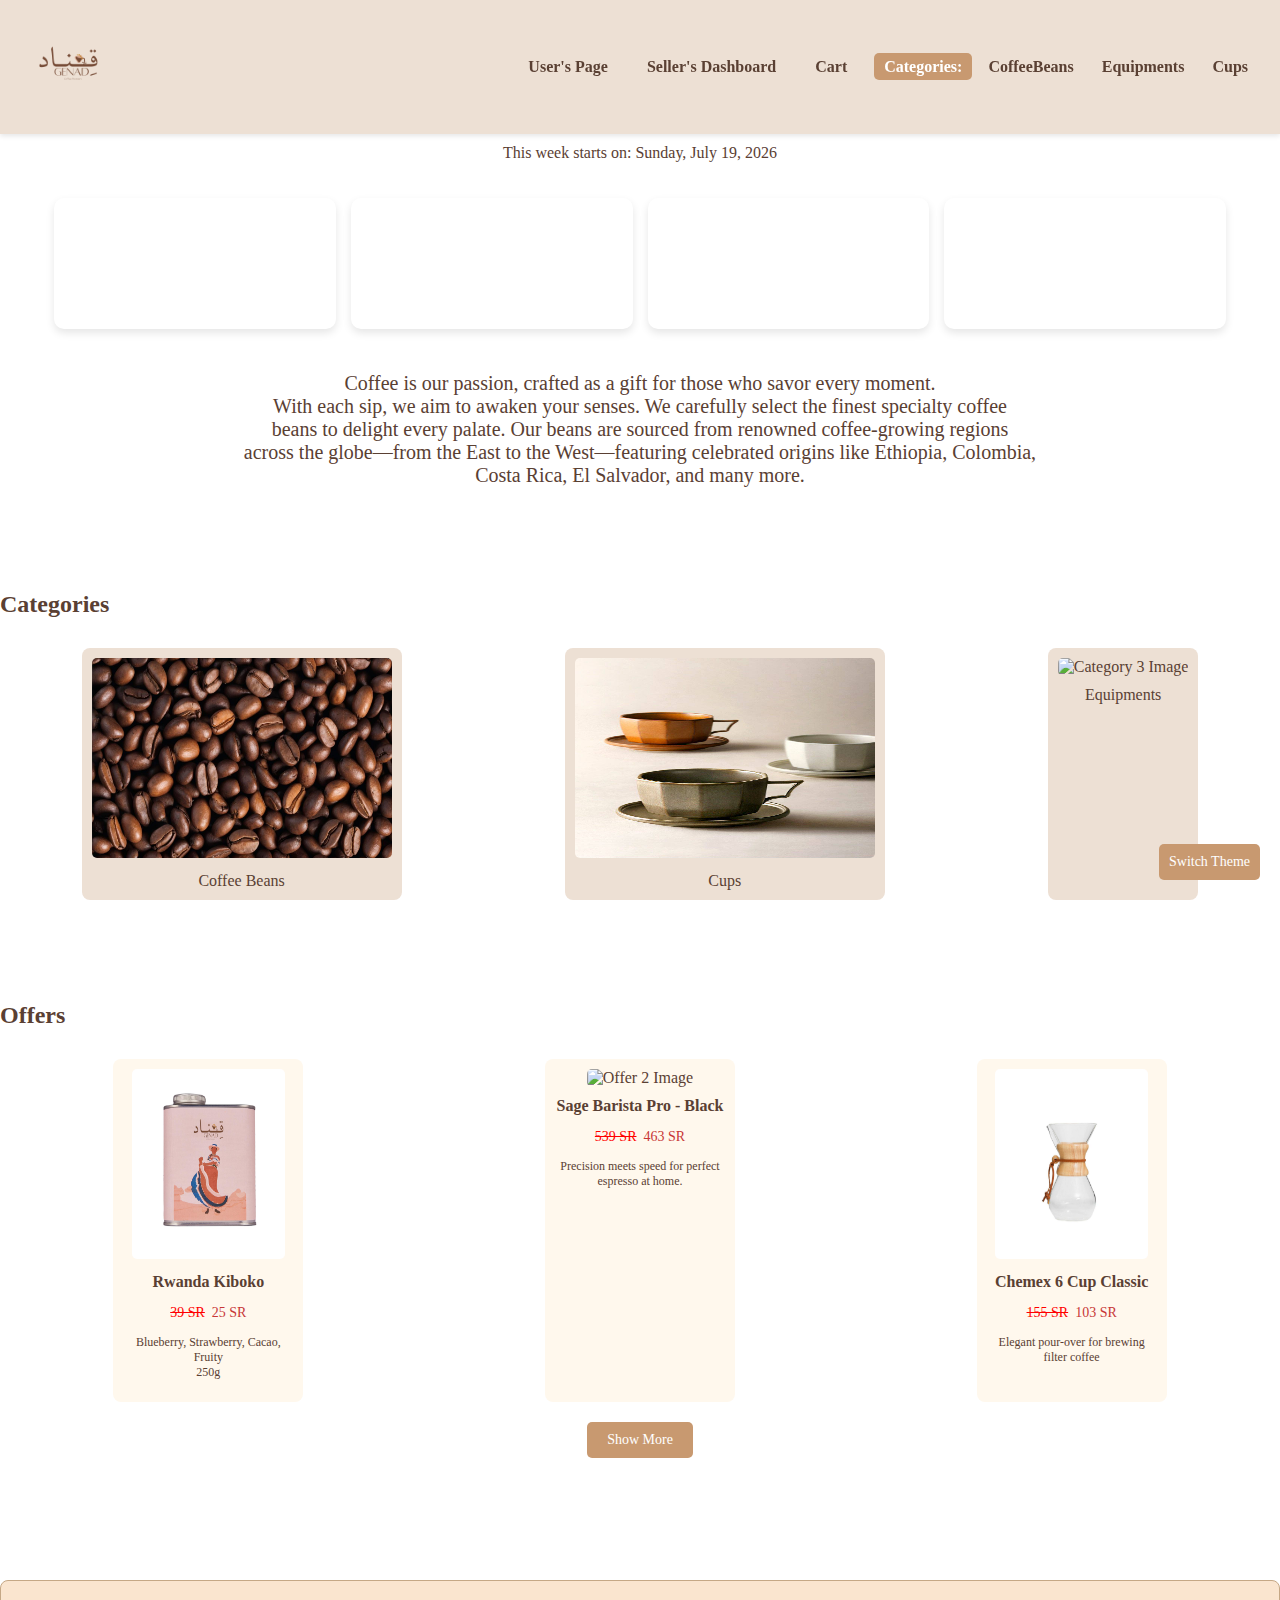
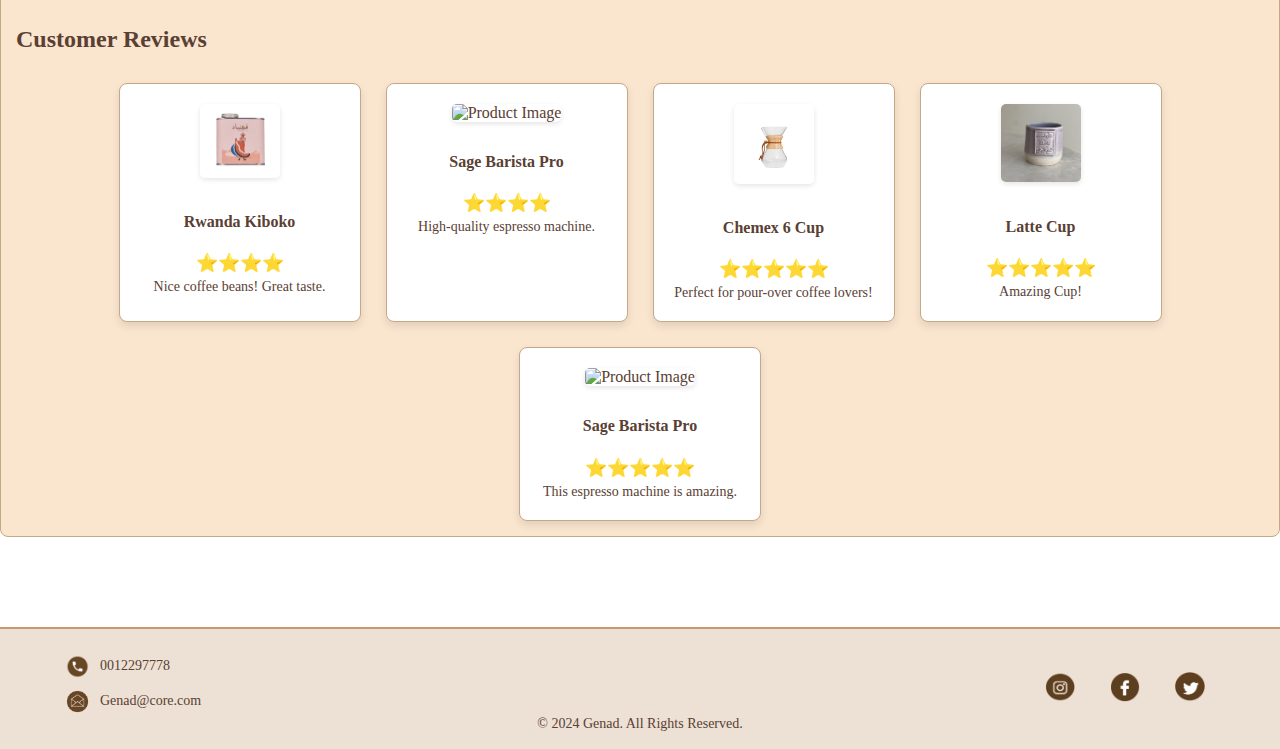
==== index.html @ fdb74f1f "Add files via upload" ====
<!DOCTYPE html>
<html lang="en">
<head>
    <link rel="stylesheet" href="style.css">
    <meta charset="UTF-8">
    <meta name="viewport" content="width=device-width, initial-scale=1.0">
    <title>Home Page</title>
</head>
<body>
    <header>
        <a href="index.html"><img id="logo" src="logo.png" alt="Website logo" style="width: 100px; height: auto;"></a>
        <nav>
          <a href="userspage.html">User's Page</a>
          <a href="Seller.html">Seller's Dashboard</a>
          <a href="cart.html">Cart</a>
          <div class="categories">
            <span>Categories:</span>
            <a href="CoffeeBeans.html">CoffeeBeans</a>
            <a href="Equipments.html">Equipments</a>
            <a href="cups.html">Cups</a>
        </div>
        </nav>
  </header>

    <div id="currentWeek" style="text-align:center; margin-top:10px;"></div>

    <!-- Main Section -->
    <main>
        <br><br>
        <div class="intro">
                <div class="vision-title"></div>
                <div class="vision-grid">
                    <div class="vision-item">
                        <video autoplay loop muted class="vision-video" id="video1">
                            <source src="coffee.mp4" type="video/mp4">
                            Your browser does not support the video tag.
                        </video>
                    </div>
                    <div class="vision-item">
                        <video autoplay loop muted class="vision-video" id="video2">
                            <source src="V1.mp4" type="video/mp4">
                            Your browser does not support the video tag.
                        </video>
                    </div>
                    <div class="vision-item">
                        <video autoplay loop muted class="vision-video" id="video3">
                            <source src="V2.mp4" type="video/mp4">
                            Your browser does not support the video tag.
                        </video>
                    </div>
                    <div class="vision-item">
                        <video autoplay loop muted class="vision-video" id="video4">
                            <source src="V3.mp4" type="video/mp4">
                            Your browser does not support the video tag.
                        </video>
                    </div>
                </div>

                <div class="play-overlay" id="playOverlay"></div>
                <pre style="font-size:20px">
Coffee is our passion, crafted as a gift for those who savor every moment.
With each sip, we aim to awaken your senses. We carefully select the finest specialty coffee
beans to delight every palate. Our beans are sourced from renowned coffee-growing regions
across the globe—from the East to the West—featuring celebrated origins like Ethiopia, Colombia,
Costa Rica, El Salvador, and many more.</pre>
            </div>
<br><br><br>
        <section class="categories">
            <h2>Categories</h2>
            <div class="category-grid">
                <div class="category-box">
                    <a href="Category2.html"><img src="Beans.jpg" alt="Category 1 Image" style="height:200px; width:300px;"></a>
                    <div>Coffee Beans</div>
                </div>
                <div class="category-box">
                    <a href="Category3.html"><img src="cups.jpg" alt="Category 2 Image" style="height:200px; width:300px;"></a>
                    <div>Cups</div>
                </div>
                <div class="category-box">
                    <a href="CategoryPage.html"><img src="Eq22 copy.jpg" alt="Category 3 Image" style="height:200px; width:300px;"></a>
                    <div>Equipments</div>
                </div>
            </div>
        </section>
	<br><br><br><br>	
<!-- Offers Section -->
        <section class="offers">
            <h2>Offers</h2>
            <div id="offerGrid" class="offer-grid">
                <div class="offer-box">
                    <img src="Rawanda.jpg" alt="Offer 1 Image">
                    <div>
                        <strong>Rwanda Kiboko</strong><br>
                        <pre><s style="color:red;">39 SR</s>  25 SR</pre>
                        <p>Blueberry, Strawberry, Cacao, Fruity <br> 250g</p>
                    </div>
                </div>
                <div class="offer-box">
                    <img src="Eq22 copy.jpg" alt="Offer 2 Image">
                    <div>
                        <strong>Sage Barista Pro - Black</strong><br>
                        <pre><s style="color:red;">539 SR</s>  463 SR</pre>
                        <p>Precision meets speed for perfect espresso at home.</p>
                    </div>
                </div>
                <div class="offer-box">
                    <img src="chme.jpg" alt="Offer 3 Image">
                    <div>
                        <strong>Chemex 6 Cup Classic</strong><br>
                        <pre><s style="color:red;">155 SR</s>  103 SR</pre>
                        <p>Elegant pour-over for brewing filter coffee</p>
                    </div>
                </div>
                <div class="offer-box hidden-offer">
                    <img src="Sarmad.jpg" alt="Offer 4 Image">
                    <div>
                        <strong>Sarmad Blend</strong><br>
                        <pre><s style="color:red;">69 SR</s>  52 SR</pre>
                        <p>A classic, balanced flavor perfect for espresso drinks <br> 250g</p>
                    </div>
                </div>
                <div class="offer-box hidden-offer">
                    <img src="cup1..jpg" alt="Offer 5 Image">
                    <div>
                        <strong>Espresso Cup</strong><br>
                        <pre><s style="color:red;">35 SR</s>  24 SR</pre>
                        <p>A small and stylish ceramic cup</p>
                    </div>
                </div>
                <div class="offer-box hidden-offer">
                    <img src="morn.jpg" alt="Offer 6 Image">
                    <div>
                        <strong>Morning Coffee Machine</strong><br>
                        <pre><s style="color:red;">199 SR</s> 130 SR</pre>
                        <p>Perfect for espresso and filter blends.</p>
                    </div>
                </div>
            </div>
            <button id="showMore" style="display:block; margin: 20px auto; padding: 10px 20px; background-color: #C89970; color: white; border: none; border-radius: 5px; cursor: pointer;">Show More</button>
        </section>
<br><br><br><br>
        <!-- Customer Reviews -->
        <section class="customer-reviews">
            <h2>Customer Reviews</h2>
            <div class="reviews-container">
                <div class="review-box" data-name="Sara" data-product="Rwanda Kiboko" data-rating="⭐⭐⭐⭐" data-feedback="Nice coffee beans! Great taste.">
                    <img src="Rawanda.jpg" alt="Product Image" class="review-product-img">
					<h4>Rwanda Kiboko</h4>
                    <div class="review-stars">⭐⭐⭐⭐</div>
                    <div class="review-comment">Nice coffee beans! Great taste.</div>
                </div>
              
                <div class="review-box" data-name="Lamya" data-product="Sage Barista Pro" data-rating="⭐⭐⭐⭐" data-feedback="High-quality espresso machine.">
                    <img src="Eq22 copy.jpg" alt="Product Image" class="review-product-img">
					<h4>Sage Barista Pro</h4>
                    <div class="review-stars">⭐⭐⭐⭐</div>
                    <div class="review-comment">High-quality espresso machine.</div>
                </div>
				 <div class="review-box" data-name="Ghaida" data-product="Chemex 6 Cup" data-rating="⭐⭐⭐⭐⭐" data-feedback="Perfect for pour-over coffee lovers!">
                    <img src="chme.jpg" alt="Product Image" class="review-product-img">
					<h4>Chemex 6 Cup</h4>
                    <div class="review-stars">⭐⭐⭐⭐⭐</div>
                    <div class="review-comment">Perfect for pour-over coffee lovers!</div>
                </div>
				<div class="review-box" data-name="Jana" data-product="Latte Cup" data-rating="⭐⭐⭐⭐⭐" data-feedback="Amazing cup!">
                    <img src="latte.jpg" alt="Product Image" class="review-product-img">
					<h4>Latte Cup</h4>
                    <div class="review-stars">⭐⭐⭐⭐⭐</div>
                    <div class="review-comment">Amazing Cup!</div>
                </div>
				<div class="review-box" data-name="Nora" data-product="Sage Barista Pro" data-rating="⭐⭐⭐⭐⭐" data-feedback="This espresso machine is amazing.">
                    <img src="Eq22 copy.jpg" alt="Product Image" class="review-product-img">
					<h4>Sage Barista Pro</h4>
                    <div class="review-stars">⭐⭐⭐⭐⭐</div>
                    <div class="review-comment">This espresso machine is amazing.</div>
                </div>
            </div>
        </section>
    </main>

    <footer>
        <div class="footer-content">
            <div class="contact-info">
                <div class="phone">
                    <img src="call.png" alt="Phone Icon">
                    <span>0012297778</span>
                </div>
                <div class="email">
                    <img src="emaill.png" alt="Email Icon">
                    <span>Genad@core.com</span>
                </div>
            </div>
            <div class="social-media">
                <a href="#"><img src="instagram.png" alt="instagram Icon"></a>
                <a href="#"><img src="facebook.png" alt="facebook Icon"></a>
                <a href="#"><img src="twitter.png" alt="twitter Icon"></a>
            </div>
            <div class="copy">
                <span>© 2024 Genad. All Rights Reserved.</span>
            </div>
        </div>
    </footer>
	
<!-- Review Hover Container -->
 <div id="reviewDetail" style="display:none; position:absolute; padding:10px; background-color:#FAE5CF; border:1px solid #C5A886; border-radius:8px; z-index:10;"></div>

<!-- Theme Toggle -->
<button id="themeToggle" style="position: fixed; bottom: 20px; right: 20px; padding: 10px; background-color: #C89970; color: white; border: none; border-radius: 5px; cursor: pointer;">Switch Theme</button>
	
<script>
        // Display current week's start date
        function displayCurrentWeek() {
            const today = new Date();
            const dayOfWeek = today.getDay();
            const sunday = new Date(today.getTime() - dayOfWeek * 24 * 60 * 60 * 1000);
            const options = { weekday: 'long', year: 'numeric', month: 'long', day: 'numeric' };
            document.getElementById("currentWeek").innerText = `This week starts on: ${sunday.toLocaleDateString('en-US', options)}`;
        }

        // Toggle hidden offers
        function setupOffers() {
            const showMoreButton = document.getElementById("showMore");
            const hiddenOffers = document.querySelectorAll(".hidden-offer");

            showMoreButton.addEventListener("click", () => {
                hiddenOffers.forEach((offer) => {
                    offer.style.display = "block";
                });
                showMoreButton.style.display = "none";
            });
        }

        // Show review details on hover
        function setupReviews() {
            const reviews = document.querySelectorAll(".review-box");
            const reviewDetail = document.getElementById("reviewDetail");

            reviews.forEach((review) => {
                review.addEventListener("mouseover", (e) => {
                    const name = review.dataset.name;
                    const product = review.dataset.product;
                    const rating = review.dataset.rating;
                    const feedback = review.dataset.feedback;

                    reviewDetail.innerHTML = `
                        <strong>${name}</strong><br>
                        <strong>Product:</strong> ${product}<br>
                        <strong>Rating:</strong> ${rating}<br>
                        <p>${feedback}</p>
                    `;
                    reviewDetail.style.display = "block";
                    reviewDetail.style.left = `${e.pageX + 10}px`;
                    reviewDetail.style.top = `${e.pageY + 10}px`;
                });

                review.addEventListener("mouseout", () => {
                    reviewDetail.style.display = "none";
                });
            });
        }

// Theme toggle
function setupThemeToggle() {
    const body = document.body;
    let isDarkTheme = false; // Track the current theme state

    document.getElementById("themeToggle").addEventListener("click", () => {
        isDarkTheme = !isDarkTheme;

        if (isDarkTheme) {
            // Dark theme
            body.style.backgroundColor = "#5A4033";
            body.style.color = "#FDF6E4";
        } else {
            // Light theme
            body.style.backgroundColor = "white";
            body.style.color = "#5A4033";
        }
    });
}
        // Initialize all functionalities
        document.addEventListener("DOMContentLoaded", () => {
            displayCurrentWeek();
            setupOffers();
            setupReviews();
			setupThemeToggle();
        });
		
		
    </script>
</body>
</html>
---- style.css ----
*{
	font-family:Palatino;
}

body {
    background-color: white; /* Light beige to match the logo */
    color: #5A4033; /* Dark brown for text */
    font-family: 'Serif', sans-serif;
    margin: 0;
    padding: 0;
}

/* Header Styling */
header {
    background-color: #EDE0D4; /* Soft beige for header background */
    box-shadow: 0 2px 5px rgba(0, 0, 0, 0.1); /* Subtle shadow for depth */
    padding: 15px 20px;
    display: flex;
    align-items: center;
    justify-content: space-between;
    position: sticky;
    top: 0;
    z-index: 10;
}


header a {
    text-decoration: none;
    color: #5A4033; /* Match the logo text color */
    font-weight: bold;
    transition: color 0.3s ease;
}

header a:hover {
    color: #C89970; /* Coffee-inspired accent color on hover */
}

nav {
    display: flex;
    gap: 15px;
}

nav a {
    padding: 8px 12px;
    border-radius: 5px;
    transition: background-color 0.3s ease, color 0.3s ease;
}

nav a:hover {
    background-color: #C89970; /* Accent color */
    color: #FFFFFF;
}

/* Categories Styling */
.categories {
    margin-top: 8px;
    gap: 10px;
}

.categories span {
    background-color: #C89970; /* Accent color */
    color: #FFFFFF;
    padding: 5px 10px;
    border-radius: 5px;
    font-weight: bold;
}

/* Vision Section Styling */
.vision-container {
    padding: 20px;
    height: 800px;
    background-color: #FAE5CF; /* Light beige background for the container */
    border: 1px solid #C5A886; /* Subtle border */
    border-radius: 10px;
    box-shadow: 0 4px 10px rgba(0, 0, 0, 0.1);
    text-align: center;
    margin-bottom: 30px;
	color: #5A4033;
}

.intro pre{
	text-align:center;
	top:50%;
}

.vision-grid {
    display: flex;
    gap: 15px;
    justify-content: center;
    flex-wrap: wrap; /* Ensure responsiveness */
}

.vision-item {
    flex: 1 1 22%; /* Flexbox for responsive layout */
    max-width: 22%; /* Limit width */
    min-width: 200px; /* Ensure videos don't shrink too much */
    position: relative;
}

.vision-video {
    width: 100%;
    height: 85%;
    border-radius: 10px;
    box-shadow: 0 4px 8px rgba(0, 0, 0, 0.1);
    background: #FFF;
    object-fit: cover; /* Maintain aspect ratio */
}

.vision-video:hover {
    transform: scale(1.03);
    transition: transform 0.3s ease-in-out;
}

/* Categories Section */
.category-grid {
    display: flex;
    justify-content: space-around;
    margin-top: 20px;
}

.category-box {
    background-color: #EDE0D4; /* Matching light beige */
    border-radius: 8px;
    overflow: hidden;
    transition: transform 0.3s ease, box-shadow 0.3s ease;
    text-align: center;
    padding: 10px;
}

.category-box:hover {
    transform: scale(1.05);
    box-shadow: 0 4px 8px rgba(0, 0, 0, 0.2);
}

.category-box img {
    border-radius: 5px;
    margin-bottom: 10px;
}

/* Offers Section */
.offer-grid {
    display: flex;
    justify-content: space-around;
    margin-top: 20px;
    flex-wrap: wrap; /* Responsive layout */
    gap: 15px;
}

.offer-box {
    background-color: #FFF8ED; /* Softer tone for offers */
    padding: 10px;
    border-radius: 8px;
    text-align: center;
    transition: transform 0.3s ease, box-shadow 0.3s ease;
    width: 170px;
}

.offer-box:hover {
    transform: scale(1.05);
    box-shadow: 0 4px 8px rgba(0, 0, 0, 0.2);
}

.offer-box img {
    width: 90%;
    height: 190px;
    border-radius: 5px;
    margin-bottom: 10px;
}

.offer-box pre {
    color: #C83737; /* Highlight sale prices in red */
    font-size: 14px;
}

.offer-box div p {
    font-size: 12px;
    color: #5A4033;
}

/* Customer Reviews Section */
.customer-reviews {
    background-color: #FAE5CF;
    padding: 15px;
    border-radius: 8px;
    border: 1px solid #C5A886;
    text-align: center;
    margin-bottom: 90px;
    margin-top: 30px;
	color: #5A4033;
}

.reviews-container {
    display: flex;
    justify-content: center;
    gap: 25px;
    flex-wrap: wrap; /* Make it responsive */
	color: #5A4033;
}

.review-box {
    background-color: #FFFFFF;
    border: 1px solid #C5A886;
    padding: 20px;
    width: 200px;
    border-radius: 8px;
    text-align: center;
    box-shadow: 0 4px 8px rgba(0, 0, 0, 0.1);
    position: relative;
	color: #5A4033;
}

.review-product-img {
    width: 80px; /* Adjust size as needed */
    height: auto;
    margin-bottom: 10px;
    border-radius: 5px;
    box-shadow: 0 2px 5px rgba(0, 0, 0, 0.1);
}

.review-stars {
    font-size: 18px;
    margin: 5px 0;
    color: #FFD700; /* Gold color for stars */
}

.review-comment {
    font-size: 14px;
    color: #5A4033;
}

/* Hidden Offers */
.hidden-offer {
    display: none;
}

/* Review Detail */
#reviewDetail {
    display: none;
    position: absolute;
    background-color: #FAE5CF;
    padding: 10px;
    border: 1px solid #C5A886;
    border-radius: 8px;
    z-index: 10;
    box-shadow: 0 4px 8px rgba(0, 0, 0, 0.1);
}

/* Footer */
footer {
    background-color: #EDE0D4;
    color: #5A4033;
    padding: 20px 0;
    text-align: center;
    border-top: 2px solid #C89970;
}

.footer-content {
    display: flex;
    justify-content: space-between;
    align-items: center;
    max-width: 1150px;
    margin: 0 auto;
    padding: 5px;
    font-size: 14px;
    color: #5A4033;
}

.contact-info div {
    display: flex;
    align-items: center;
    margin-bottom: 10px;
}

.contact-info img {
    width: 25px;
    height: 25px;
    margin-right: 10px;
}

.social-media {

  display: flex;

  gap: 15px;

}



.social-media img {

  width: 30px;

  height: 30px;

}



.copy {

  position: absolute;

  left: 50%;

  transform: translateX(-50%);

  text-align: center;

  font-size: 14px;

  margin-top: 70px;

}

.pages{
  margin: auto;
  width: 1000px;
  height: auto;
}


@media (max-width: 768px) {
    .nav-links {
        flex-direction: column;
        gap: 0;
        display: none;
        background-color: #EDE0D4;
        padding: 10px;
        position: absolute;
        top: 60px;
        right: 10px;
        border-radius: 5px;
    }

    .nav-links.show {
        display: flex;
    }

    .menu-toggle {
        display: block;
    }
}
@media (max-width: 768px) {
    .offer-box {
        width: calc(50% - 20px);
    }
}

@media (max-width: 480px) {
    .offer-box {
        width: 100%;
    }
}

@media (max-width: 768px) {
    .review-box {
        width: calc(50% - 20px);
    }
}

@media (max-width: 480px) {
    .review-box {
        width: 100%;
    }
}

/* Footer */
@media (max-width: 768px) {
    footer {
        font-size: 14px;
    }
}

@media (max-width: 480px) {
    footer {
        font-size: 12px;
    }
}



/* user's page */
#userpage div {
  display: flex;
  flex-direction: column;
  height: 500px;
  justify-content: space-around;
  align-items: center;
}

.buttonpages {
  width: 400px;
  height: 100px;
  font-size: 30px ;
  color: #5A4033;
}
#userpage div div{
  display: flex;
  height: auto;
  background-color: #C89970;
  border: none;
  border-radius: 30px;
}

/* cart & product rate */
#cartContainer input, input[type="submit"], #confirmation input{
  margin: 10px 0;
  height: 20px;
  background-color: #C89970;
  border-radius: 10px;
  border: none;
  color: #5A4033;
}

.tables td{
  text-align: center;
  font: 1.2em ;
}

.tables{
  margin: auto;
  width: 100%;
  height: auto;
  text-align: start;
  border-collapse: collapse;
}

.tables tr{
  border-bottom: 1px solid #5A4033; 
}

.tables thead{
  background-color: #5A4033;
  font: 1.3em ;
  color:white;
}

/* cart */
img{
  height: 100px;
}
#cartContainer{
  display: flex;
  justify-content: space-between;
  padding-bottom: 0px;
}

input[type="button"]{
  border: none;
  font-size: larger;
  background-color: rgba(149, 154, 174, 0);
}

#total{
  display: flex;
  flex-direction: column;
  padding: 0 10px;
  margin: 50px auto;
  border: 1px solid #D9D9D9;
  width: 500px;
  height: auto;
  border-radius: 15px;
}

h2{
  text-align: start;
  padding-bottom: 10px;
  padding-top: 10px;
  font: 1.5em ;
}

.total td, .total tr{
  padding-bottom: 20px;
  text-align: start;
  border: none;
}

#total input{
  width: 100%;
  height: 50px;
  background-color: #C89970;
  color: #5A4033;
  border-radius: 10px;
  border: none;
  margin-bottom: 10px;
  font-size: 1em;
}

/* pruduct rate */

.rating, .feedback{
  margin-top: 20px;
}

label {
  font-weight: bold;
  display: block;
  margin-bottom: 5px;
}

select {
  width: 100%;
  padding: 10px;
  margin-bottom: 20px;
  border: 1px solid #ccc;
  border-radius: 5px;
  background-color: #f1f1f1;
  font-size: 14px;
}

#stars span{
  font-size: 24px;
  color: #ffcc00;
}

textarea {
  width: 50%;
  padding: 10px;
  margin-top: 10px;
  border: 1px solid #ccc;
  border-radius: 5px;
}

.feedback input{
  display: inline;
  margin-left: 400px;
}

/* confirmation */
#confirmation{
  display: flex;
  flex-direction: column;
  align-items: center;
  text-align: center;
  height: 600px;
  justify-content:center;
}

#confirmation input, #cartContainer input{
  display: flex;
  align-items: center;
  height: fit-content;
}

.dashboard > h2 {
  text-align: left;
  color: gray;
}

.product-list {
  height: 500px;
  border: 1px solid #D8D4D3;
  display: flex;
  background-color: #F2EFE9;
  overflow-x: auto;
}

.product-list::-webkit-Scrollbar {
  width: 0;
}

.product h3, .product p {
  width: 100%;
  margin: 0;
}

.product {
  width: 1000px;
  margin: 20px;
  border: 1px solid #D8D4D3;
  border-radius: 5px;
  display: flex;
  flex-direction: column;
  padding: 10px;
}

.product-list .product {
  height: 600px;
  line-height: 40px;
  text-align: center;
  background-color: #fff;
  margin: 10px;
  padding: 5px;
}

  .product-list .product p {
      font-size: 15px;
      padding-top: 0.5em;
      text-align: left;
      line-height: 1.5;
      padding: 5px;
  }

  .product-list .product h3 {
      padding-bottom: 0.5em;
  }

.product h3, .product h4, .product h5 {
  text-align: left;
  padding: 5px;
}

.product img {
  width: 148px;
  height: 180px;
  margin-right: 97px;
  margin-left: 50px;
}

.dashboard{
	min-height:100vh;
	}

#addProductButton{
	background-color: #C89970;
	 
}

.offer-button{
	background-color: #C89970;
}

.actions a {
  margin-bottom: 30px;
  margin-left: 20px;
  text-decoration: none;
  color: black;
  border: 1px solid #D8D4D3;
  border-radius: 5px;
  padding: 2px;
}

.actions {
  display: flex;
  justify-content: right;
  gap: 10px;
  padding: 0;
  align-items: end;
}

  .actions a:hover {
      color: #ccd9ff;
  }

.form-container {
  background-color: #fff;
  padding: 20px;
  border-radius: 10px;
  box-shadow: 0 0 10px rgba(0, 0, 0, 0.1);
  width: 700px;
  margin: 10px 300px;
}

  .form-container > h2 {
      text-align: center;
      margin-bottom: 20px;
      color: #4F4F4F;
  }

.form-group {
  margin-bottom: 15px;
}

  .form-group label {
      display: block;
      font-weight: bold;
      margin-bottom: 5px;
      color: #8A8A8A;
  }

  .form-group input,
  .form-group select,
  .form-group textarea, .add-offer-form input, .add-offer-form select, .add-offer-form textarea {
      width: 70%;
      padding: 8px;
      border: 0.5px solid #ccc;
      border-radius: 5px;
      font-size: 14px;
  }

  .form-group button {
      width: 100%;
      padding: 10px;
      background-color: #949AB1;
      color: #fff;
      border: none;
      border-radius: 5px;
      cursor: pointer;
      font-size: 16px;
      transition: background-color;
  }

      .form-group button:hover {
          background-color: #ccd9ff;
      }

.manage-offers-container {
  background-color: #ffffff;
  padding: 20px;
  border-radius: 10px;
  box-shadow: 0 0 10px rgba(0, 0, 0, 0.1);
  width: 1000px;
  justify-content: center;
  position: relative;
  left: 200px;
  margin-top: 10px;
  margin-bottom: 10px;
  height: 900px;
}

.product h2, h3 {
  text-align: center;
}

.offers-list {
  display: flex;
  flex-wrap: wrap;
  flex-direction: row;
  gap: 20px;
  margin-bottom: 20px;
}

.offer-item {
  display: flex;
  align-items: center;
  border: 1px solid #ddd;
  padding: 5px;
  border-radius: 5px;
  background-color: #f9f9f9;
  width: calc(50% - 10px); /* Adjusts for the gap */
}

  .offer-item img {
      width: 50px;
      height: 50px;
      margin-right: 10px;
      border-radius: 5px;
      object-fit: cover;
  }

  .offer-item label {
      display: flex;
      align-items: center;
      cursor: pointer;
  }

.add-offer-form {
  margin-top: 20px;
}

  .add-offer-form form {
      display: flex;
      flex-direction: column;
      gap: 10px;
  }

  .add-offer-form button, .offers-list button {
      width: 100%;
      padding: 10px;
      background-color: #949AB1;
      color: #fff;
      border: none;
      border-radius: 5px;
      cursor: pointer;
      font-size: 16px;
      transition: background-color;
  }

      .add-offer-form button:hover, .offers-list button:hover {
          background-color: #ccd9ff;
        
      }

/* Category page */
/* Category page */
  /* General Styling */
  body {
    font-family: Palatino, serif;
    margin: 0;
    padding: 0;
    box-sizing: border-box;
    background-color: white; /* Light beige background */
    color: #5A4033; /* Dark brown text */
}

a {
    text-decoration: none;
    color: #5A4033; /* Match the dark brown text color */
}

/* Header */
.logo {
    width: 100px;
    height: 50px;
    background-color: #EDE0D4; /* Soft beige for header background */
}



/* Breadcrumb */
.breadcrumb {
    margin: 20px;
}

.breadcrumb a {
    color: #5A4033; /* Match dark brown text */
    font-weight: bold;
}

.breadcrumb a:hover {
    color: #C89970; /* Coffee-inspired hover color */
}

/* Main Section */
.category-section {
    display: flex;
    padding: 20px;
}

/* Filter Section */
.filter-container {
    display: flex;
    flex-direction: column;
    align-items: center;
    padding: 10px;
    border: 1px solid #C5A886; /* Match the subtle border style */
    border-radius: 8px;
    width: 200px;
    background-color: #FAE5CF; /* Light beige background for the container */
    margin-right: 20px;
}

.filter-container h2 {
    font-size: 16px;
    margin-bottom: 10px;
    color: #5A4033; /* Match dark brown text */
}

/* Price Slider */
.price-slider label {
    font-size: 16px;
    font-weight: bold;
    color: #5A4033; /* Match dark brown text */
}

.range-input {
    -webkit-appearance: none;
    width: 80%;
    height: 4px;
    background: #C5A886; /* Soft beige for slider background */
    border-radius: 5px;
    outline: none;
    opacity: 0.7;
    transition: opacity 0.2s;
}

.range-input:hover {
    opacity: 1;
}

/* Buttons */
button {
    padding: 8px 15px;
    background-color: #C89970; /* Coffee-inspired button color */
    color: white;
    border: none;
    border-radius: 6px;
    font-size: 14px;
    cursor: pointer;
    transition: background-color 0.3s ease, color 0.3s ease;
}

button:hover {
    color: #FFFFFF;
    background-color: #5A4033; /* Darker coffee tone on hover */
}

/* Add to Cart Button */
.add-to-cart {
    padding: 8px 20px;
    font-weight: bold;
    margin-top: 10px;
    background-color: #C89970; /* Coffee-inspired button color */
    color: #FFFFFF;
}

.add-to-cart:hover {
    background-color: #5A4033; /* Darker coffee tone */
    color: #FFFFFF;
}

/* Quantity Controls */
.quantity-control {
    display: flex;
    align-items: center;
    justify-content: center;
    margin-bottom: 10px;
}

.quantity-control button {
    padding: 5px 10px;
    font-size: 13px;
    width: 30px;
    height: 30px;
    background-color: #C89970; /* Coffee-inspired button color */
    color: white;
    border-radius: 5px;
    border: none;
    cursor: pointer;
    transition: background-color 0.3s ease, color 0.3s ease;
}

.quantity-control button:hover {
    background-color: #5A4033; /* Darker coffee tone on hover */
    color: #FFFFFF;
}

.quantity-control input {
    width: 45px;
    text-align: center;
    font-size: 13px;
    margin: 0 8px;
    padding: 5px;
    border: 1px solid #C5A886; /* Subtle border */
    border-radius: 5px;
    background-color: #FAE5CF; /* Light beige background */
}

/* Product Grid */
.products {
    flex-grow: 1;
}

.products h2 {
    margin: 0 0 20px;
    color: #5A4033; /* Match dark brown text */
}

.sort-options {
    margin-bottom: 20px;
    display: flex;
    align-items: center;
    color: #5A4033; /* Match dark brown text */
}

.sort-options select {
    padding: 5px;
    font-size: 14px;
    margin-left: 10px;
    background-color: #FAE5CF; /* Light beige background */
    border: 1px solid #C5A886;
    color: #5A4033; /* Match dark brown text */
    border-radius: 5px;
}

.sort-options span {
    font-weight: bold;
}

/* Product Cards */
.product-grid {
    display: grid;
    grid-template-columns: repeat(3, 1fr); /* 3 columns */
    gap: 20px;
    margin: 20px;
}

.product-card {
    background-color: #FAE5CF; /* Light beige background */
    border: 1px solid #C5A886; /* Subtle border */
    border-radius: 8px;
    padding: 16px;
    text-align: center;
    transition: transform 0.3s ease, box-shadow 0.3s ease;
}

.product-card:hover {
    transform: translateY(-5px); /* Hover effect */
    box-shadow: 0 4px 8px rgba(0, 0, 0, 0.2); /* Subtle shadow */
}

.product-image {
    width: 60%;
    height: 250px;
    object-fit: cover;
    border-radius: 5px;
    margin-bottom: 10px;
}

/* Product Info */
.product-info {
    display: flex;
    flex-direction: column;
    align-items: center;
}

.product-name {
    font-size: 1.2em;
    font-weight: bold;
    margin-bottom: 8px;
    color: #5A4033; /* Match dark brown text */
}

.product-description {
    margin: 10px 0;
    font-size: 0.95em;
    color: #5A4033; /* Match dark brown text */
}

.product-price {
    font-size: 1.1em;
    font-weight: bold;
    color: #C89970; /* Coffee-inspired price color */
    margin-bottom: 10px;
}

/* Footer */
footer {
    padding: 20px;
    background-color: #EDE0D4; /* Matching light beige */
    color: #5A4033; /* Match dark brown text */
    text-align: center;
    font-size: 14px;
}

footer a {
    color: #C89970; /* Coffee-inspired accent color */
    margin: 0 10px;
    font-weight: bold;
    text-decoration: none;
}

footer a:hover {
    color: #5A4033; /* Darker coffee tone on hover */
}
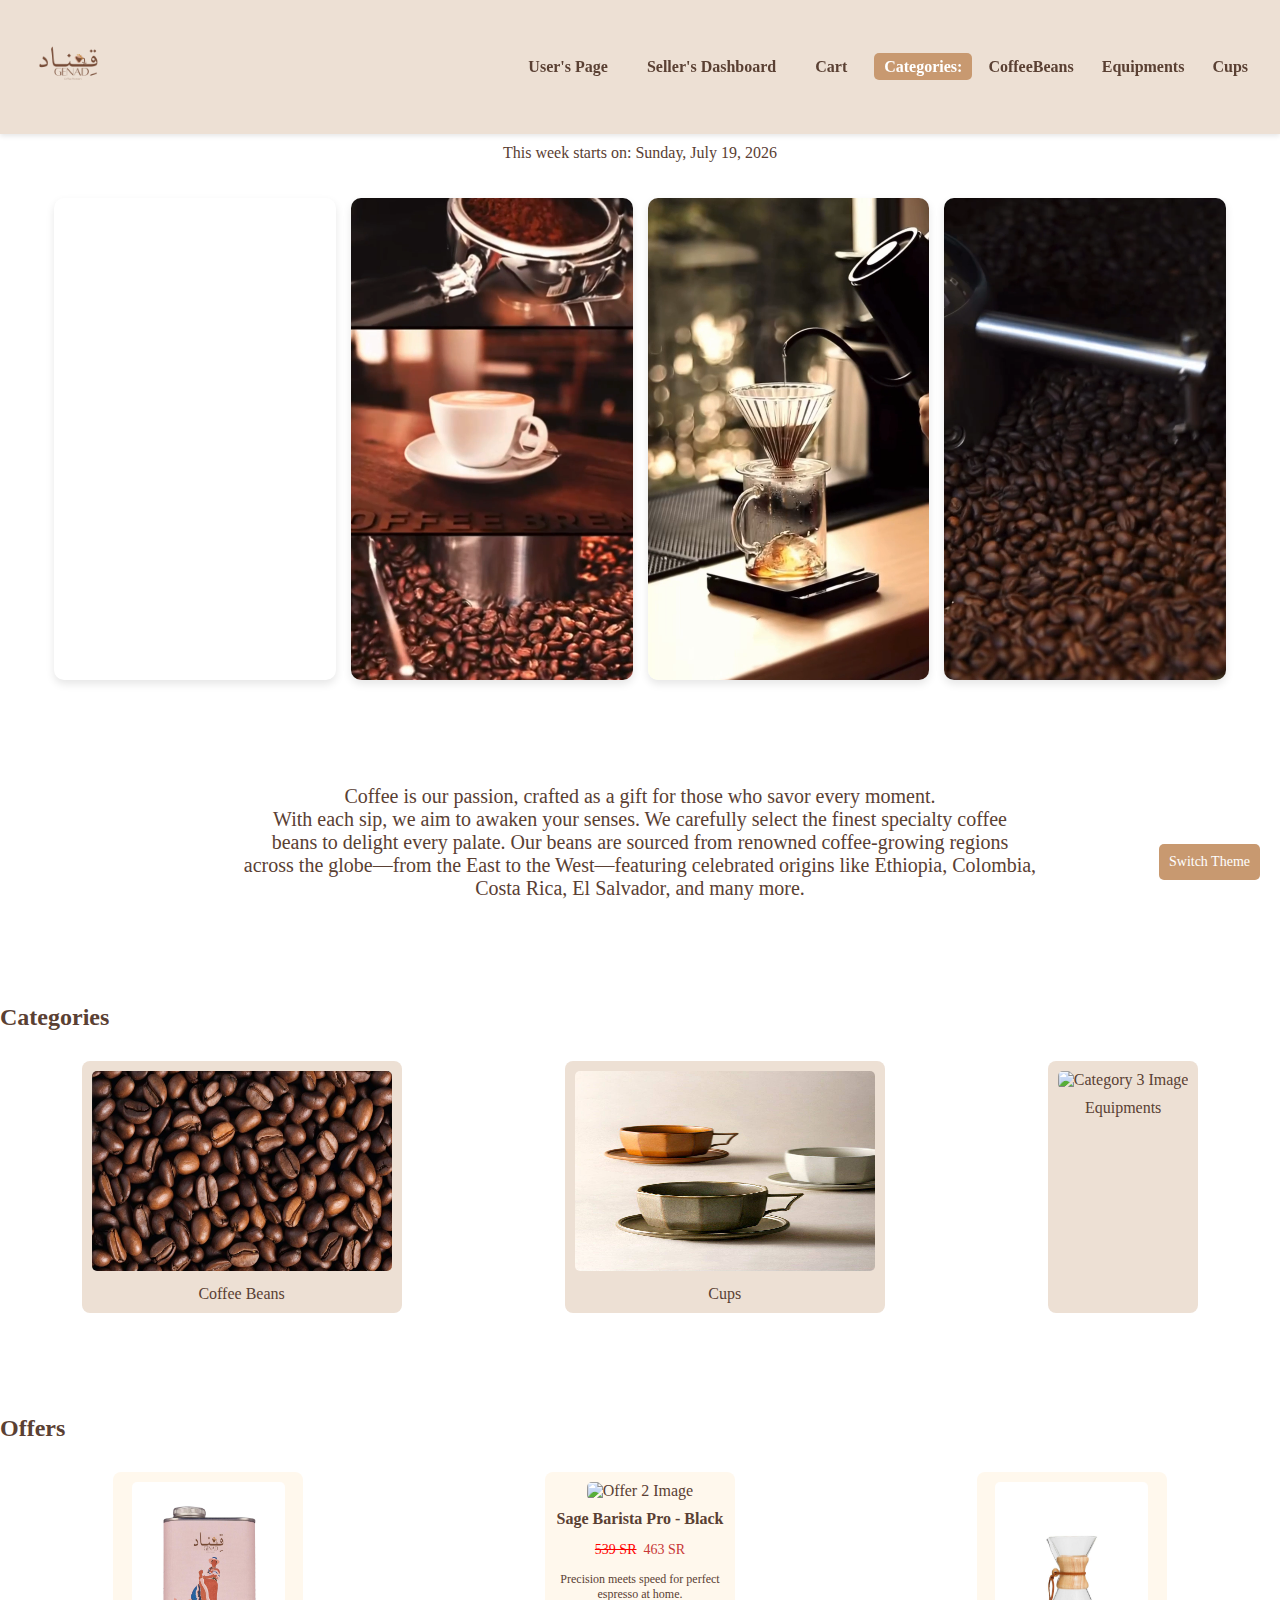
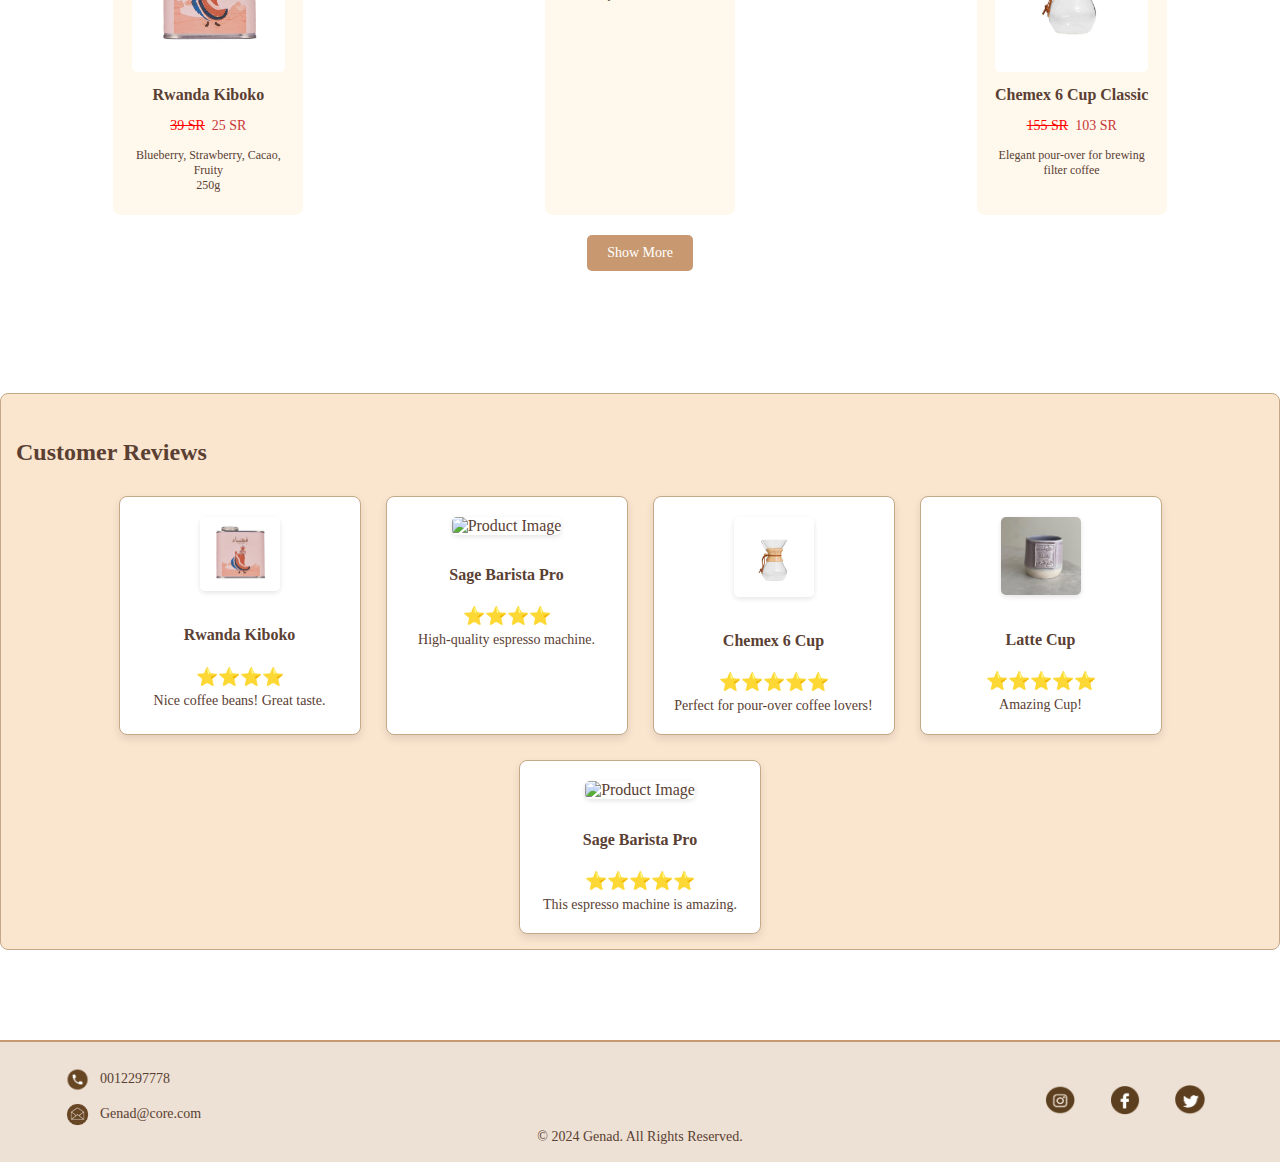
==== commit 5dbe12fe: "Update index.html" ====
--- a/index.html
+++ b/index.html
@@ -38,19 +38,19 @@
                     </div>
                     <div class="vision-item">
                         <video autoplay loop muted class="vision-video" id="video2">
-                            <source src="V1.mp4" type="video/mp4">
+                            <source src="V1.MP4" type="video/mp4">
                             Your browser does not support the video tag.
                         </video>
                     </div>
                     <div class="vision-item">
                         <video autoplay loop muted class="vision-video" id="video3">
-                            <source src="V2.mp4" type="video/mp4">
+                            <source src="V2.MP4" type="video/mp4">
                             Your browser does not support the video tag.
                         </video>
                     </div>
                     <div class="vision-item">
                         <video autoplay loop muted class="vision-video" id="video4">
-                            <source src="V3.mp4" type="video/mp4">
+                            <source src="V3.MP4" type="video/mp4">
                             Your browser does not support the video tag.
                         </video>
                     </div>
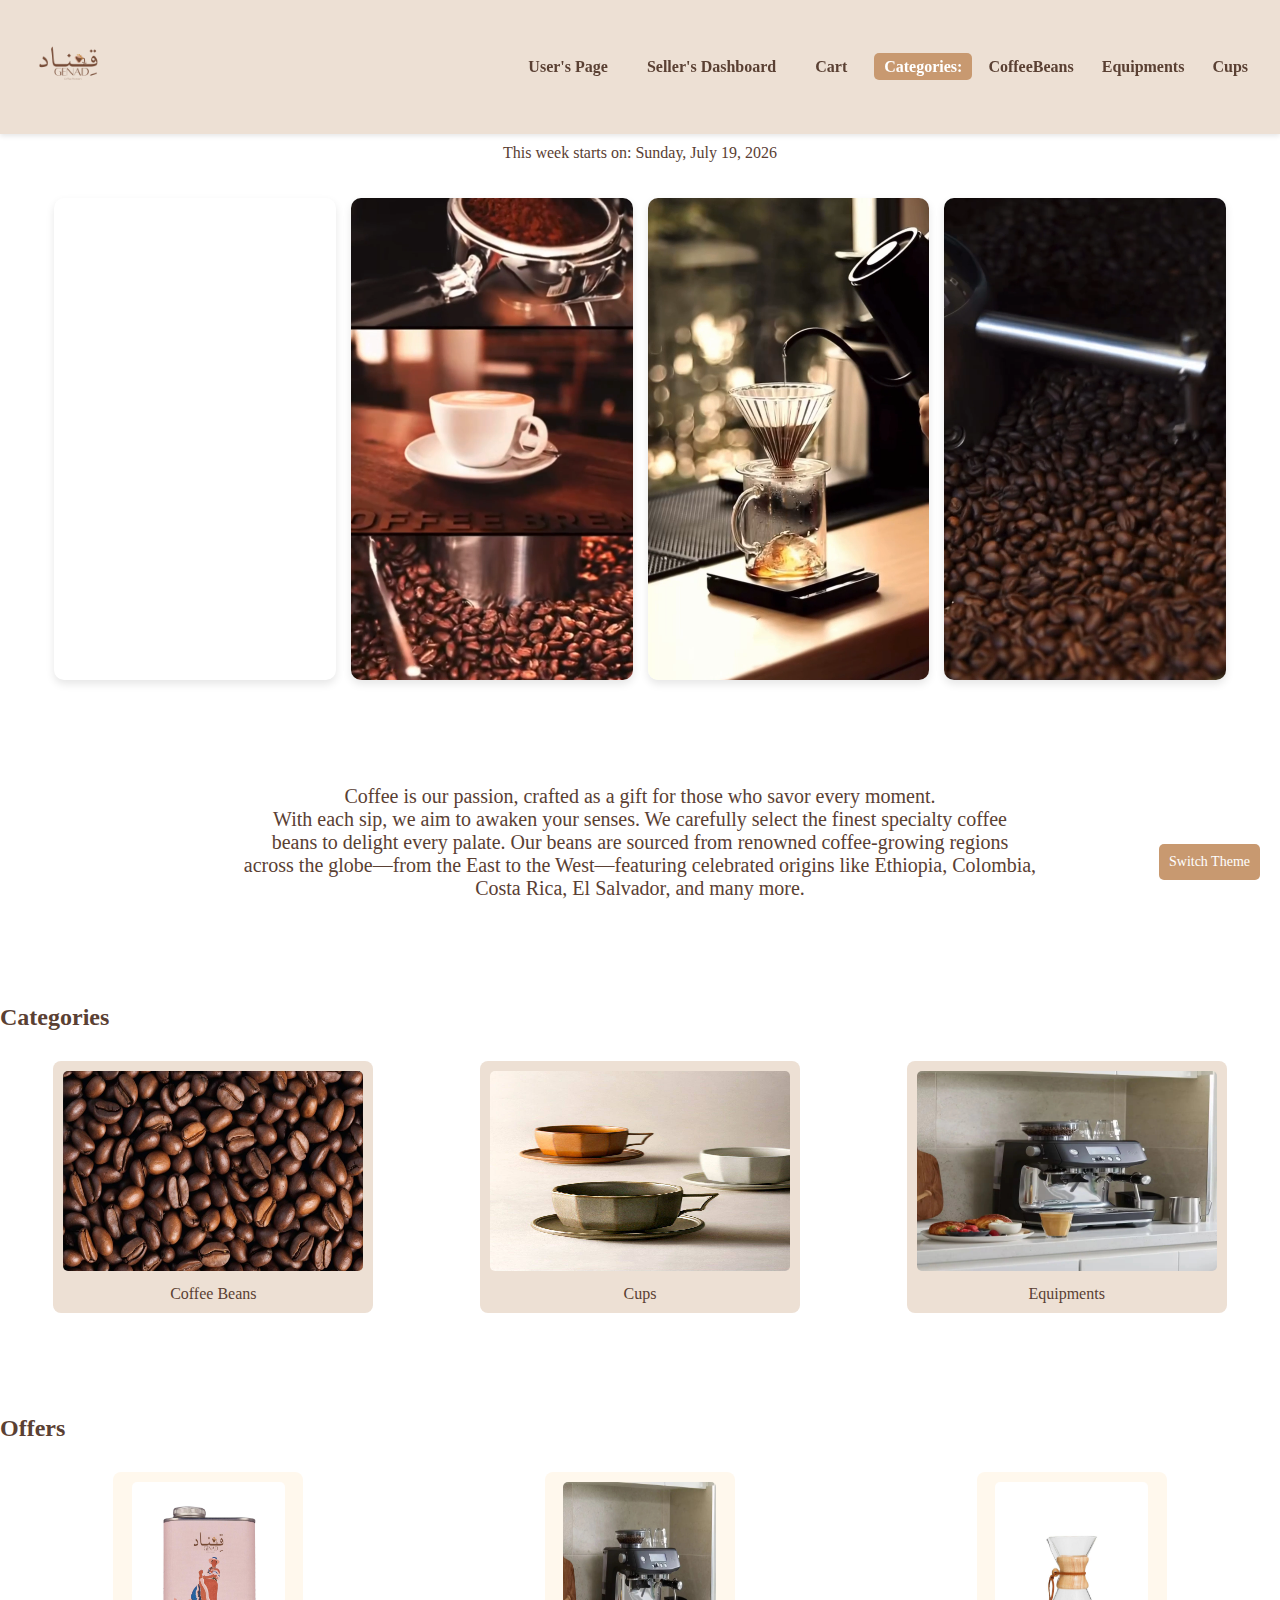
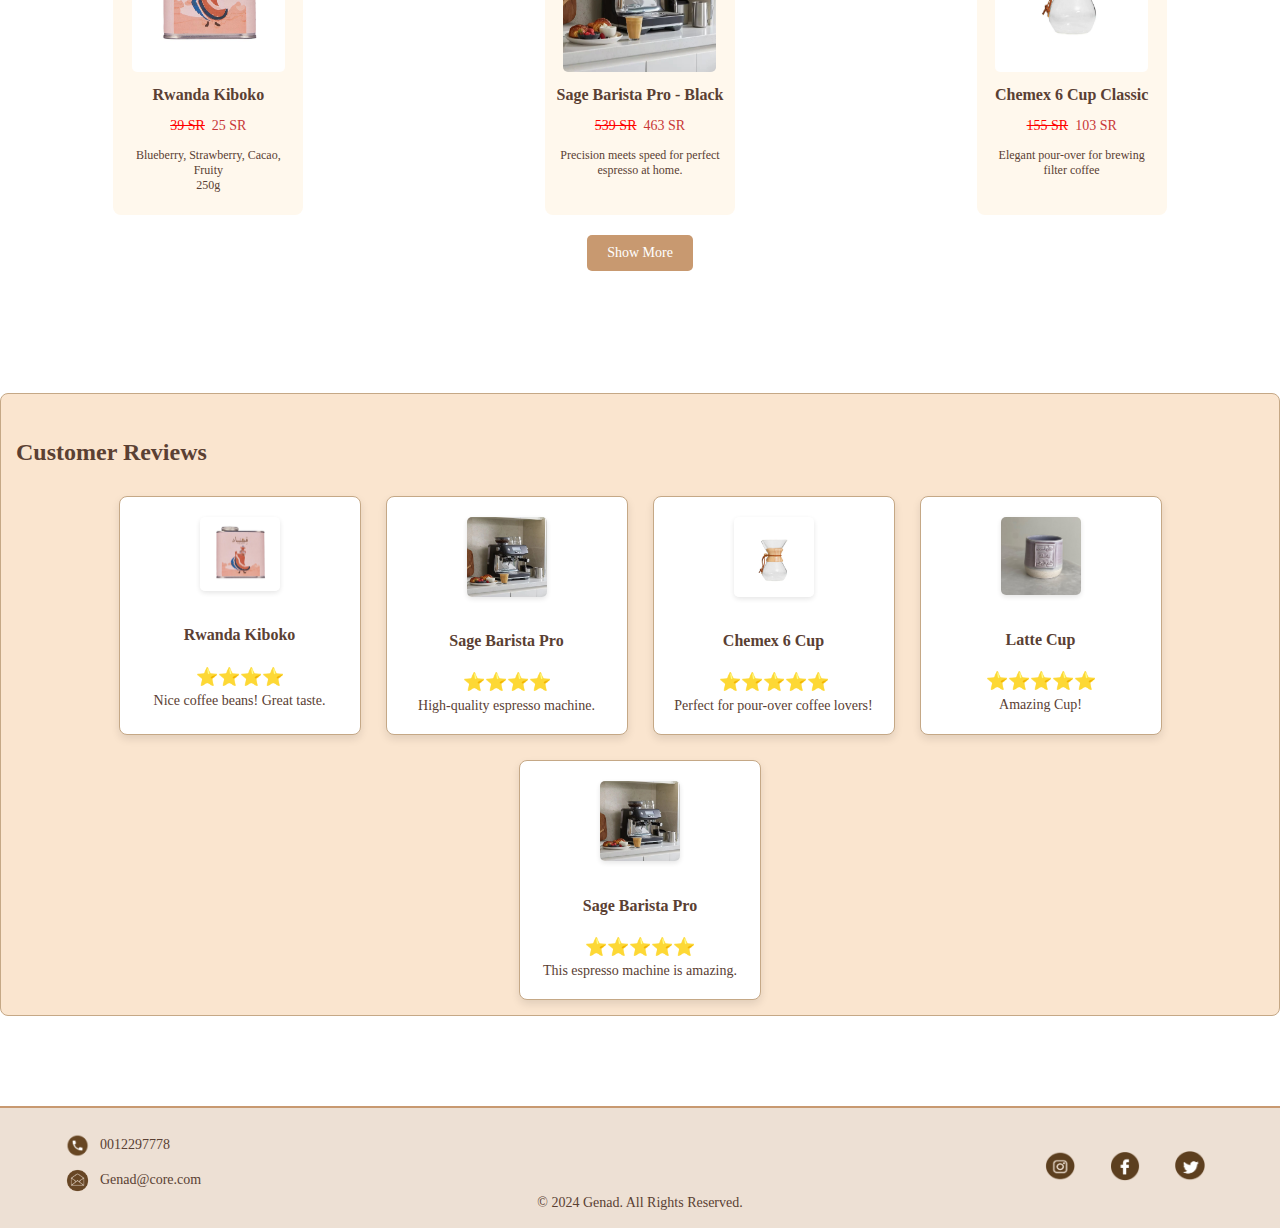
==== commit 4596f8e4: "Update index.html" ====
--- a/index.html
+++ b/index.html
@@ -77,7 +77,7 @@
                     <div>Cups</div>
                 </div>
                 <div class="category-box">
-                    <a href="CategoryPage.html"><img src="Eq22 copy.jpg" alt="Category 3 Image" style="height:200px; width:300px;"></a>
+                    <a href="CategoryPage.html"><img src="Eq22 copy.JPG" alt="Category 3 Image" style="height:200px; width:300px;"></a>
                     <div>Equipments</div>
                 </div>
             </div>
@@ -96,7 +96,7 @@
                     </div>
                 </div>
                 <div class="offer-box">
-                    <img src="Eq22 copy.jpg" alt="Offer 2 Image">
+                    <img src="Eq22 copy.JPG" alt="Offer 2 Image">
                     <div>
                         <strong>Sage Barista Pro - Black</strong><br>
                         <pre><s style="color:red;">539 SR</s>  463 SR</pre>
@@ -112,7 +112,7 @@
                     </div>
                 </div>
                 <div class="offer-box hidden-offer">
-                    <img src="Sarmad.jpg" alt="Offer 4 Image">
+                    <img src="Sarmad.JPG" alt="Offer 4 Image">
                     <div>
                         <strong>Sarmad Blend</strong><br>
                         <pre><s style="color:red;">69 SR</s>  52 SR</pre>
@@ -151,7 +151,7 @@
                 </div>
               
                 <div class="review-box" data-name="Lamya" data-product="Sage Barista Pro" data-rating="⭐⭐⭐⭐" data-feedback="High-quality espresso machine.">
-                    <img src="Eq22 copy.jpg" alt="Product Image" class="review-product-img">
+                    <img src="Eq22 copy.JPG" alt="Product Image" class="review-product-img">
 					<h4>Sage Barista Pro</h4>
                     <div class="review-stars">⭐⭐⭐⭐</div>
                     <div class="review-comment">High-quality espresso machine.</div>
@@ -169,7 +169,7 @@
                     <div class="review-comment">Amazing Cup!</div>
                 </div>
 				<div class="review-box" data-name="Nora" data-product="Sage Barista Pro" data-rating="⭐⭐⭐⭐⭐" data-feedback="This espresso machine is amazing.">
-                    <img src="Eq22 copy.jpg" alt="Product Image" class="review-product-img">
+                    <img src="Eq22 copy.JPG" alt="Product Image" class="review-product-img">
 					<h4>Sage Barista Pro</h4>
                     <div class="review-stars">⭐⭐⭐⭐⭐</div>
                     <div class="review-comment">This espresso machine is amazing.</div>
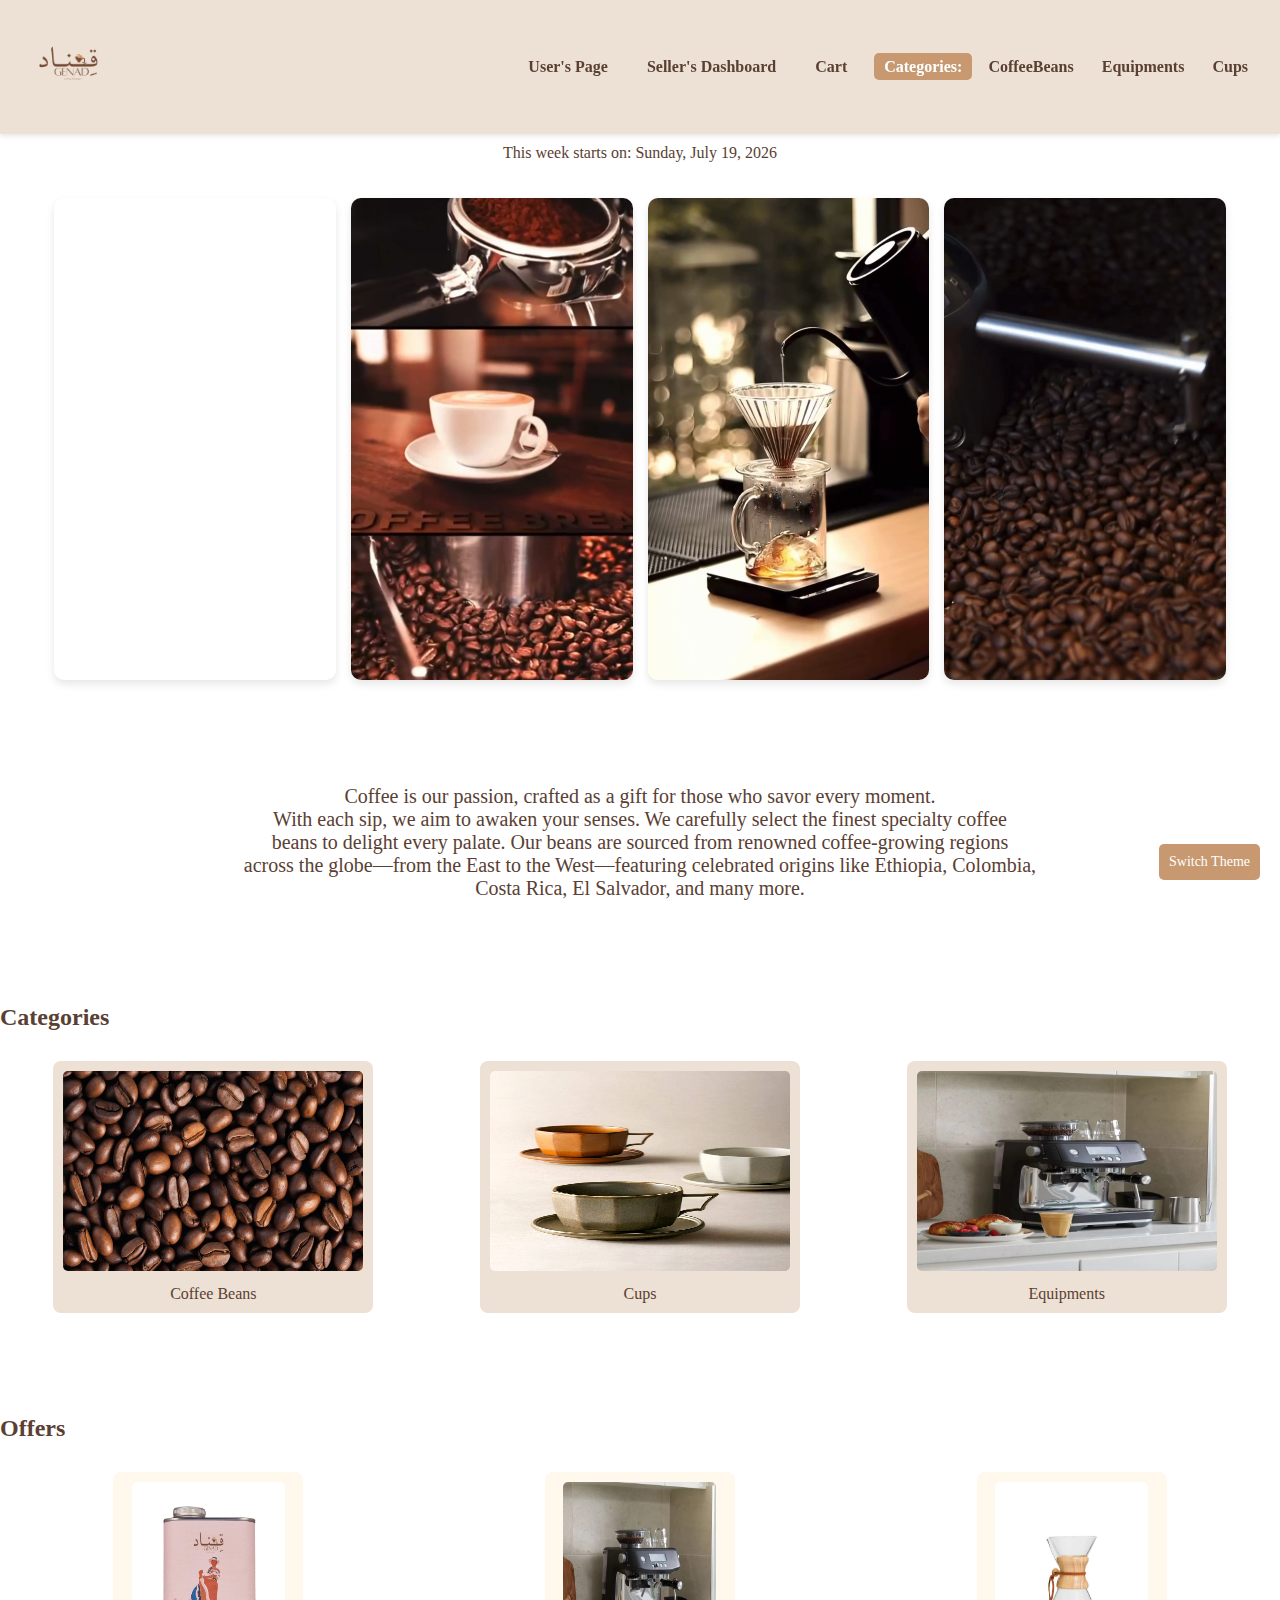
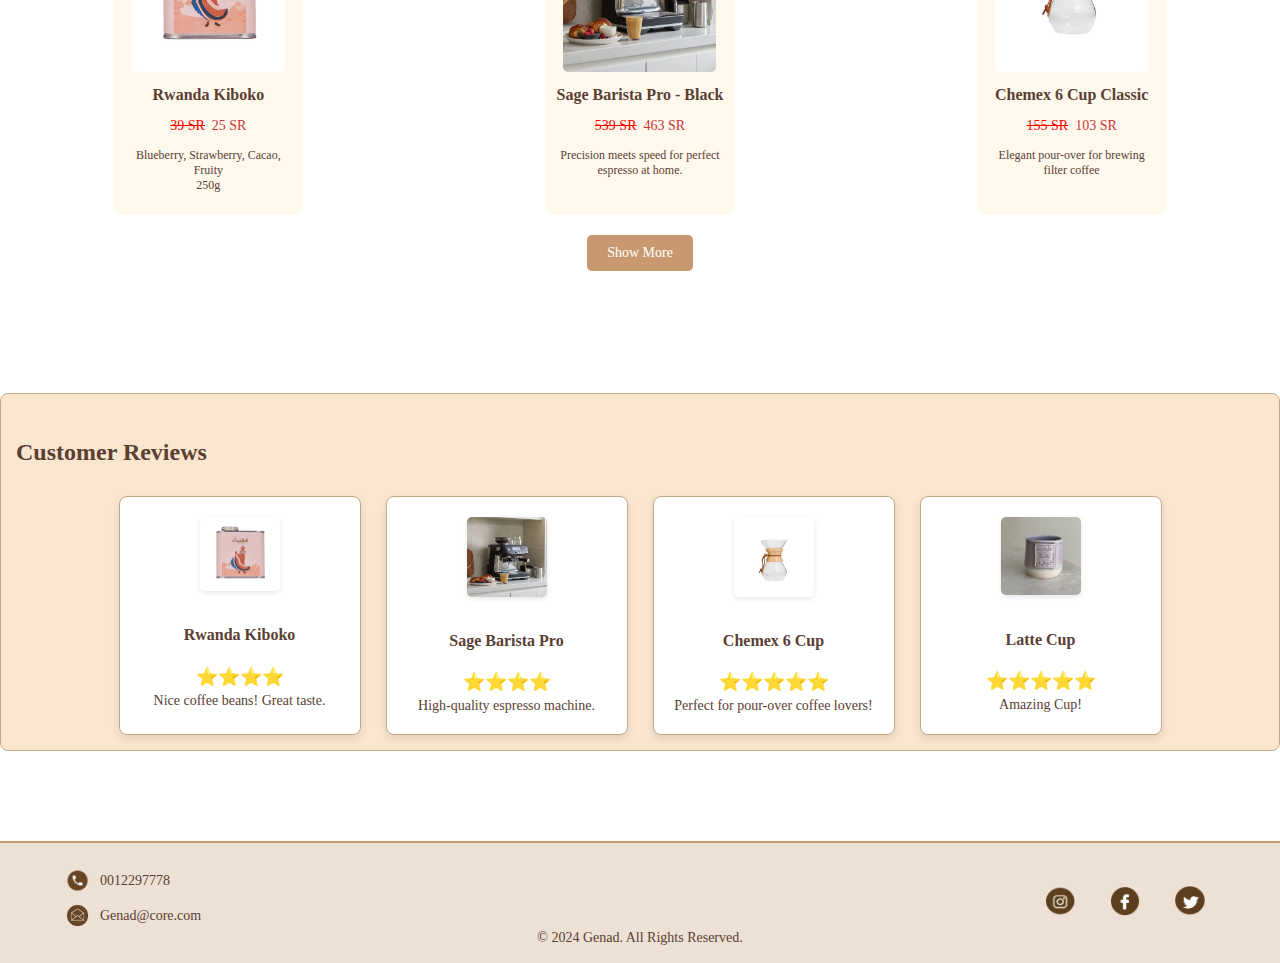
==== commit 89c7dab8: "Update index.html" ====
--- a/index.html
+++ b/index.html
@@ -168,12 +168,7 @@
                     <div class="review-stars">⭐⭐⭐⭐⭐</div>
                     <div class="review-comment">Amazing Cup!</div>
                 </div>
-				<div class="review-box" data-name="Nora" data-product="Sage Barista Pro" data-rating="⭐⭐⭐⭐⭐" data-feedback="This espresso machine is amazing.">
-                    <img src="Eq22 copy.JPG" alt="Product Image" class="review-product-img">
-					<h4>Sage Barista Pro</h4>
-                    <div class="review-stars">⭐⭐⭐⭐⭐</div>
-                    <div class="review-comment">This espresso machine is amazing.</div>
-                </div>
+		
             </div>
         </section>
     </main>
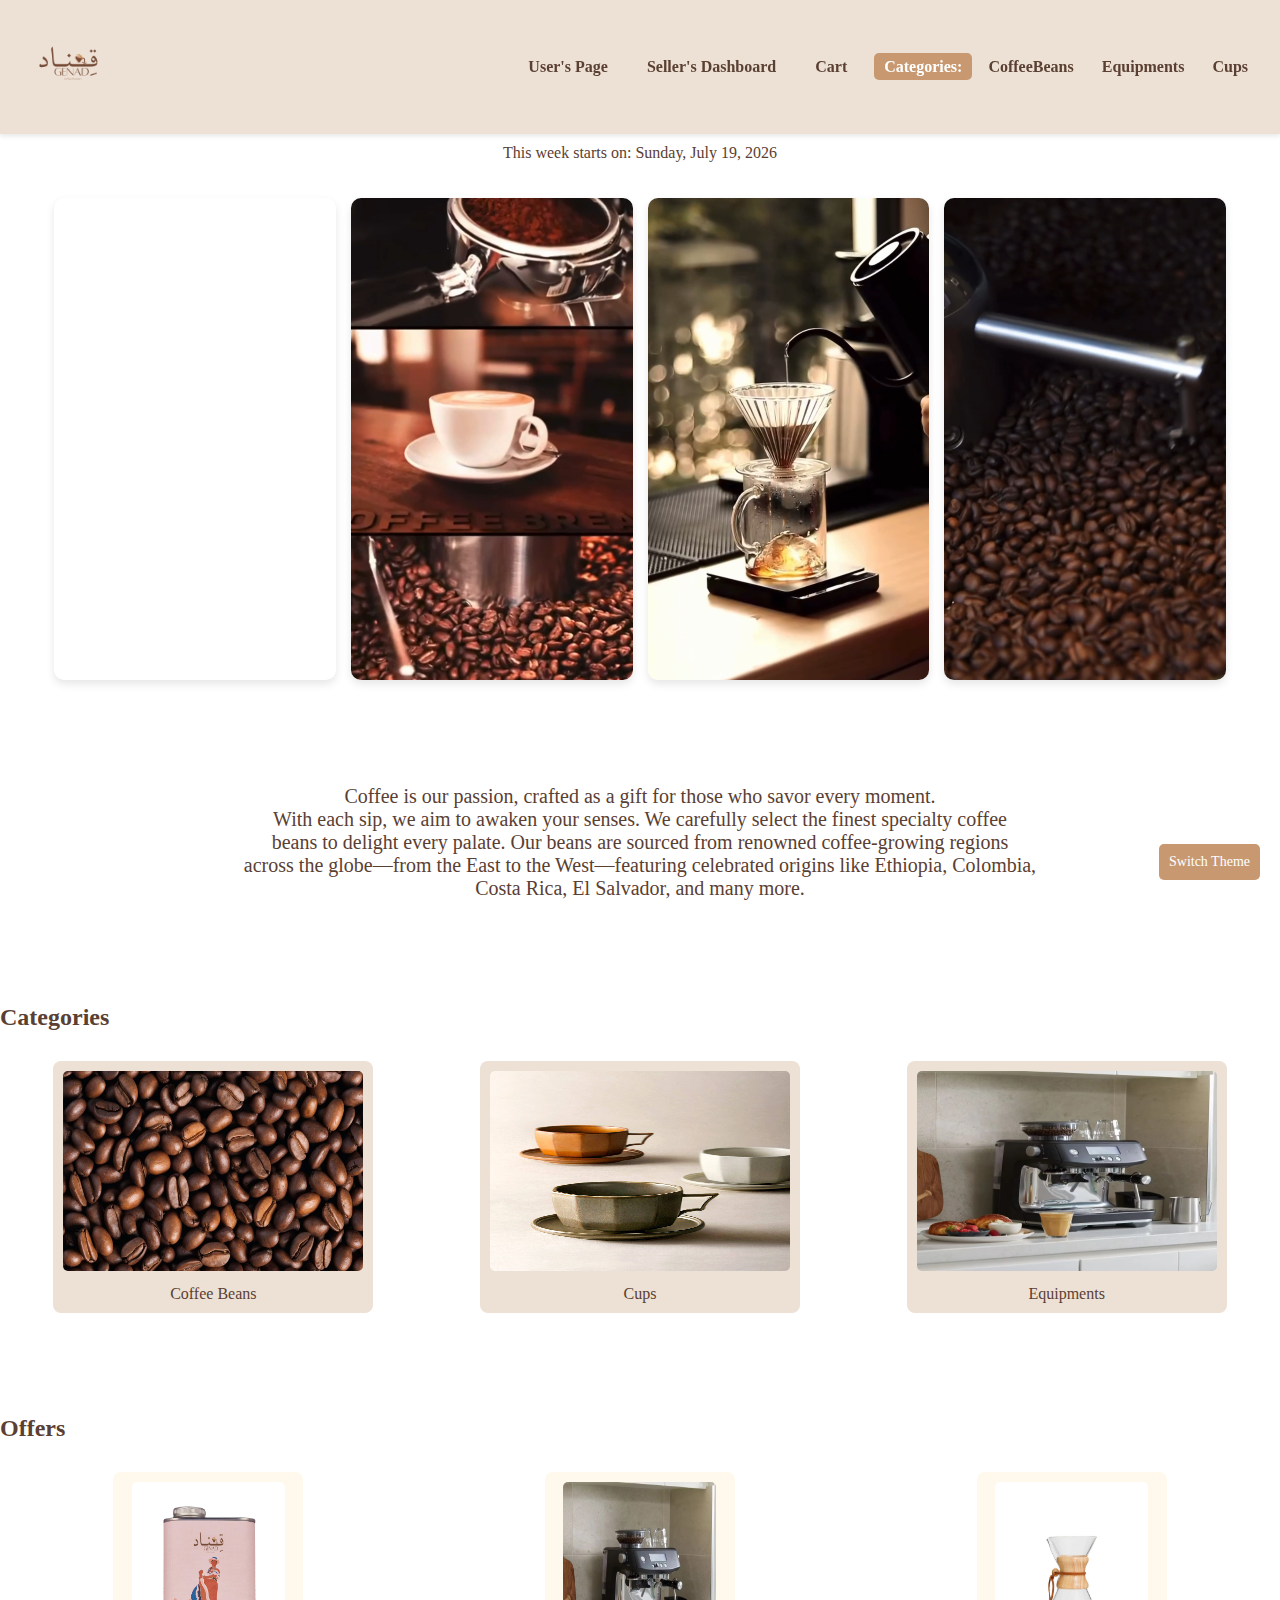
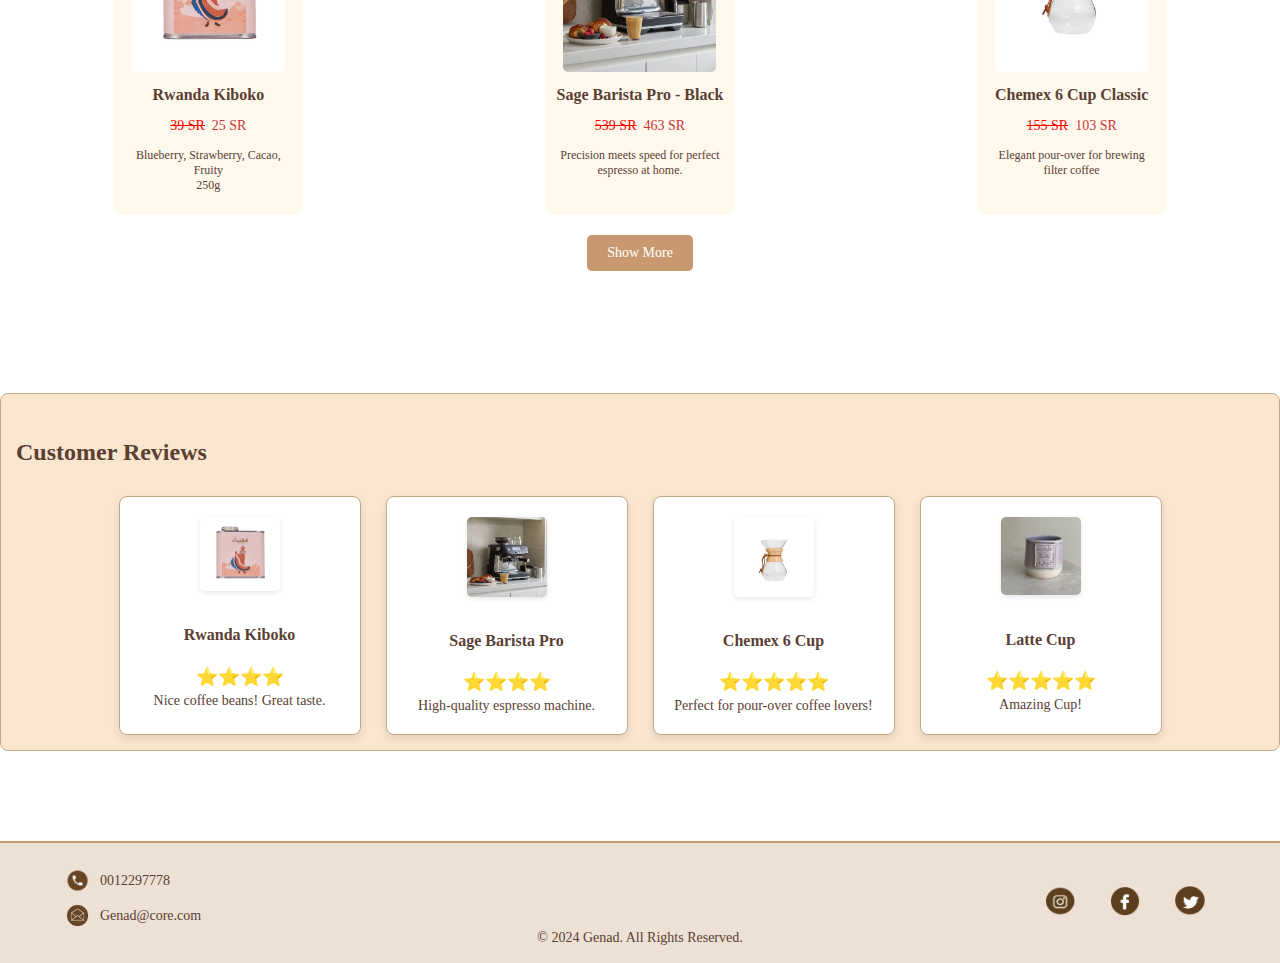
==== commit eb6daeff: "Update index.html" ====
--- a/index.html
+++ b/index.html
@@ -112,7 +112,7 @@
                     </div>
                 </div>
                 <div class="offer-box hidden-offer">
-                    <img src="Sarmad.JPG" alt="Offer 4 Image">
+                    <img src="sarmad.jpg" alt="Offer 4 Image">
                     <div>
                         <strong>Sarmad Blend</strong><br>
                         <pre><s style="color:red;">69 SR</s>  52 SR</pre>
